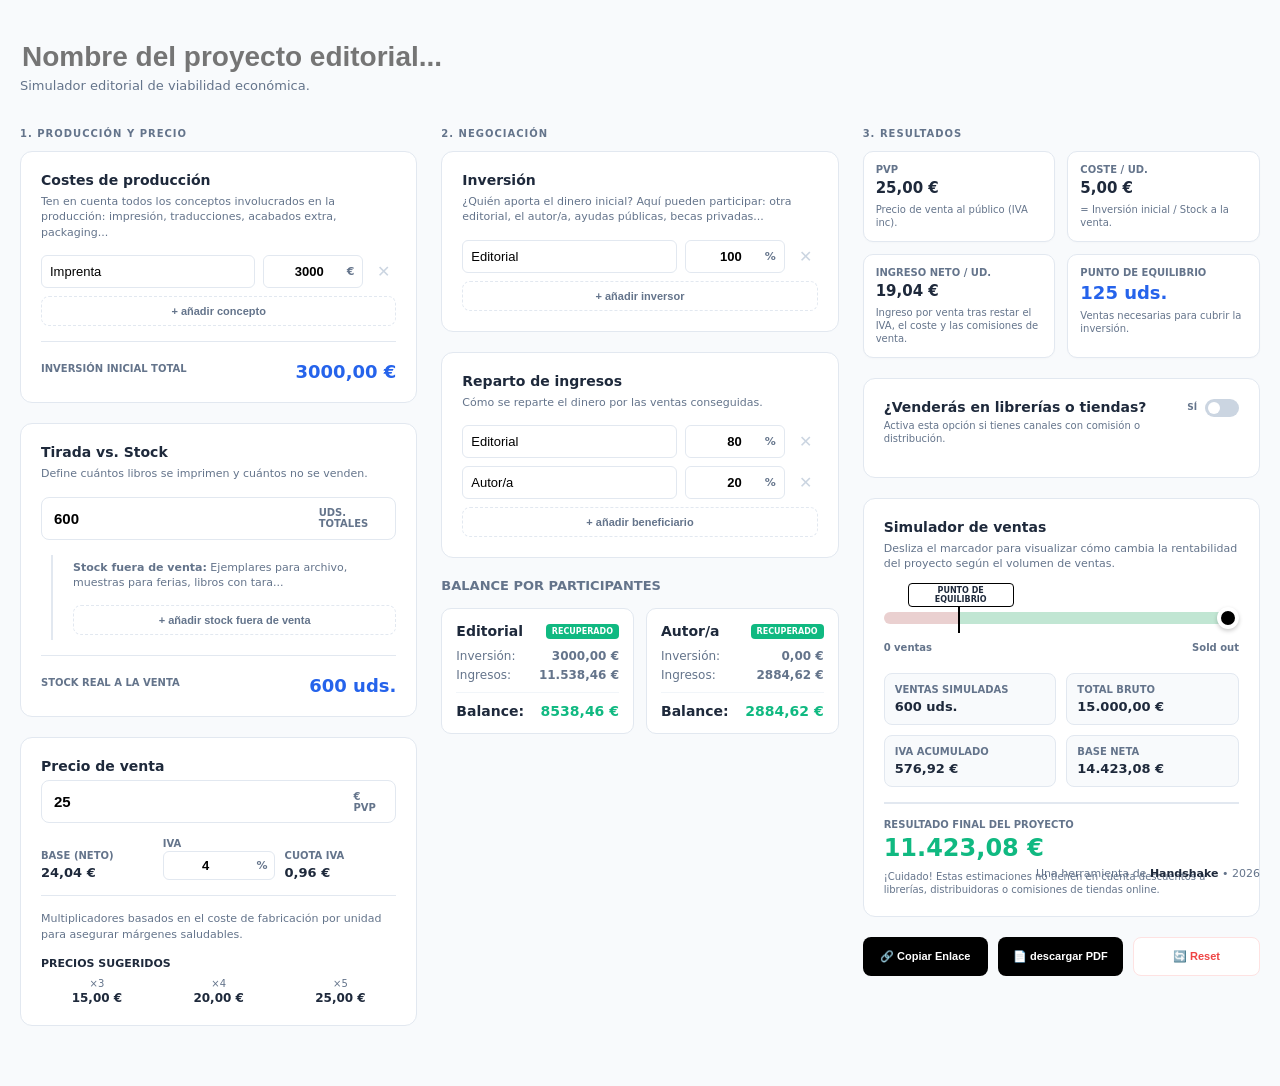
==== index.html @ 1a28274a "Update index.html" ====
<!DOCTYPE html>
<html lang="es">
<head>
    <meta charset="UTF-8">
    <title>Calculadora Editorial • Handshake</title>
    <link rel="stylesheet" href="css/style.css">
    <link rel="icon" href="icon.png">
</head>
<body>
    <div class="handshake-credit">
        Una herramienta de <a href="https://www.handshake.fun" target="_blank">Handshake</a> • 2026
    </div>

    <div class="container">
        <header class="minimal-header">
            <input id="titulo_proyecto" class="title-input" placeholder="Nombre del proyecto editorial...">
            <div class="subtitle">Simulador editorial de viabilidad económica.</div>
        </header>

        <div class="layout">
            <div class="column">
                <div class="column-title">1. Producción y Precio</div>
                
                <section class="card">
                    <h3>Costes de producción</h3>
                    <div class="helper">Ten en cuenta todos los conceptos involucrados en la producción: impresión, traducciones, acabados extra, packaging...</div>
                    <div id="costList"></div>
                    <button class="add-btn" onclick="addCost()">+ añadir concepto</button>
                    <div class="divider"></div>
                    <div class="metric-row-inline">
                        <span class="label">Inversión inicial total</span>
                        <span id="total_inversion" class="value-main val-blue">0,00 €</span>
                    </div>
                </section>

                <section class="card">
                    <h3>Tirada vs. Stock</h3>
                    <div class="helper">Define cuántos libros se imprimen y cuántos no se venden.</div>
                    <div class="input-group">
                        <input id="tirada_total" class="calc" type="number" value="600">
                        <span class="unit">uds. totales</span>
                    </div>
                    
                    <div class="stock-deduction-box">
                        <div class="helper"><b>Stock fuera de venta:</b> Ejemplares para archivo, muestras para ferias, libros con tara...</div>
                        <div id="stockList"></div>
                        <button class="add-btn" onclick="addStock()">+ añadir stock fuera de venta</button>
                    </div>

                    <div class="divider"></div>
                    <div class="metric-row-inline">
                        <span class="label">Stock real a la venta</span>
                        <span id="tirada_venta" class="value-main val-blue">600 uds.</span>
                    </div>
                </section>

                <section class="card">
                    <h3>Precio de venta</h3>
                    <div class="input-group">
                        <input id="pvp" class="calc" type="number" value="25">
                        <span class="unit">€ PVP</span>
                    </div>
                    
                    <div class="price-grid">
                        <div class="price-sub-item">
                            <span class="label">Base (Neto)</span>
                            <b id="base_calc">0,00 €</b>
                        </div>
                        <div class="price-sub-item">
                            <span class="label">IVA</span>
                            <div class="input-wrapper mini">
                                <input id="iva_pct" class="calc" type="number" value="4">
                                <span class="inline-unit">%</span>
                            </div>
                        </div>
                        <div class="price-sub-item">
                            <span class="label">Cuota IVA</span>
                            <b id="iva_calc">0,00 €</b>
                        </div>
                    </div>
                    <div class="divider"></div>
                    
                    <div class="helper">Multiplicadores basados en el coste de fabricación por unidad para asegurar márgenes saludables.</div>
                    <h4 class="mini-section-title">Precios sugeridos</h4>
                    <div class="suggestions-container">
                        <div class="suggest-item"><span>×3</span><b id="p3">0,00 €</b></div>
                        <div class="suggest-item"><span>×4</span><b id="p4">0,00 €</b></div>
                        <div class="suggest-item"><span>×5</span><b id="p5">0,00 €</b></div>
                    </div>
                </section>
            </div>

            <div class="column">
                <div class="column-title">2. Negociación</div>
                <section class="card">
                    <h3>Inversión</h3>
                    <div class="helper">¿Quién aporta el dinero inicial? Aquí pueden participar: otra editorial, el autor/a, ayudas públicas, becas privadas...</div>
                    <div id="investList"></div>
                    <button class="add-btn" onclick="addInvestor()">+ añadir inversor</button>
                    <div id="invWarning" class="warning">⚠️ La inversión debe sumar 100%</div>
                </section>

                <section class="card">
                    <h3>Reparto de ingresos</h3>
                    <div class="helper">Cómo se reparte el dinero por las ventas conseguidas.</div>
                    <div id="incomeList"></div>
                    <button class="add-btn" onclick="addIncome()">+ añadir beneficiario</button>
                    <div id="incWarning" class="warning">⚠️ El reparto debe sumar 100%</div>
                </section>

                <div class="section-plain">
                    <h3 class="small-title">Balance por Participantes</h3>
                    <div id="actorCharts"></div>
                </div>
            </div>

            <div class="column">
                <div class="column-title">3. Resultados</div>
                
                <section class="card-nested-container">
                    <div class="nested-grid">
                        <div class="nested-card">
                            <span class="label">PVP</span>
                            <span id="resumen_pvp" class="val">0,00 €</span>
                            <div class="helper-mini">Precio de venta al público (IVA inc).</div>
                        </div>
                        <div class="nested-card">
                            <span class="label">Coste / ud.</span>
                            <span id="coste_unitario" class="val">0,00 €</span>
                            <div class="helper-mini">= Inversión inicial / Stock a la venta.</div>
                        </div>
                        <div class="nested-card">
                            <span class="label">Ingreso neto / ud.</span>
                            <span id="beneficio" class="val">0,00 €</span>
                            <div class="helper-mini">Ingreso por venta tras restar el IVA, el coste y las comisiones de venta.</div>
                        </div>
                        <div class="nested-card">
                            <span class="label">Punto de equilibrio</span>
                            <span id="equilibrio" class="val-blue">0 uds.</span>
                            <div class="helper-mini">Ventas necesarias para cubrir la inversión.</div>
                        </div>
                    </div>
                </section>

                <section class="card">
                    <div style="display: flex; justify-content: space-between; align-items: start; margin-bottom: 12px;">
                        <div>
                            <h3 style="margin:0;">¿Venderás en librerías o tiendas?</h3>
                            <div class="helper-mini" style="margin-top:4px;">Activa esta opción si tienes canales con comisión o distribución.</div>
                        </div>
                        <div style="display: flex; align-items: center; gap: 8px;">
                            <span class="label" style="font-size: 9px;">SÍ</span>
                            <label class="switch">
                                <input type="checkbox" id="modoPro" onchange="togglePro()">
                                <span class="slider-switch"></span>
                            </label>
                        </div>
                    </div>

                    <div id="proContent" style="display: none; border-top: 1px solid var(--border); margin-top: 10px; padding-top: 15px;">
                        <div class="helper">Reparte tu stock en distintos canales de venta, ajusta el descuento de cada canal y consigue una proyección más realista.</div>
                        
                        <div class="distribution-bar" id="distBar"></div>
                        <div class="slider-legend" style="margin-top: 8px; margin-bottom: 20px; display: flex; justify-content: space-between;">
                            <span id="label_principal" style="color: var(--blue); font-size: 10px; font-weight: 800;">● Directa</span>
                            <span id="label_otros" style="color: var(--muted); font-size: 10px; font-weight: 800;">● Con comisión</span>
                        </div>

                        <div style="background: #f8fafc; padding: 12px; border-radius: 8px; border: 1px solid var(--border); margin-bottom: 15px;">
                            <div style="display: flex; justify-content: space-between; align-items: center;">
                                <span class="label" style="margin:0">Ventas Directas (Sin dto.)</span>
                                <span id="unidades_principal" style="font-weight: 800; color: var(--blue);">0 uds.</span>
                            </div>
                        </div>

                        <div style="display: grid; grid-template-columns: 1fr 60px 70px 25px; gap: 8px; margin-bottom: 8px; padding: 0 5px; font-size: 9px; font-weight: 800; color: var(--muted); text-transform: uppercase;">
                            <span>Canal de venta</span><span>% Dto.</span><span>Ventas (uds.)</span><span></span>
                        </div>
                        <div id="channelList"></div>
                        <button class="add-btn" onclick="addChannel()">+ añadir canal con dto.</button>
                    </div>
                </section>

                <section class="card simulator-section">
                    <h3>Simulador de ventas</h3>
                    <div class="helper">Desliza el marcador para visualizar cómo cambia la rentabilidad del proyecto según el volumen de ventas.</div>
                    
                    <div class="range-container">
                        <div class="range-track" id="range_track_bg">
                            <div id="break_fill" class="range-fill"></div>
                            <div id="eq_mark" class="range-mark"><span class="mark-label">PUNTO DE EQUILIBRIO</span></div>
                        </div>
                        <input type="range" id="ventasSlider" class="range-input" min="0" max="100" value="100">
                    </div>
                    <div class="slider-legend"><span>0 ventas</span><span>Sold out</span></div>

                    <div class="results-grid">
                        <div class="res-item blue-box">
                            <span class="label">Ventas simuladas</span>
                            <b id="ventas_sim_val">0 uds.</b>
                        </div>
                        <div class="res-item">
                            <span class="label">Total Bruto</span>
                            <b id="ingresos_total">0,00 €</b>
                        </div>
                        <div class="res-item">
                            <span class="label">IVA Acumulado</span>
                            <b id="iva_total">0,00 €</b>
                        </div>
                        <div class="res-item">
                            <span class="label">Base Neta</span>
                            <b id="ingresos_sin_iva">0,00 €</b>
                        </div>
                        <div class="res-total">
                            <span class="label">Resultado Final del Proyecto</span>
                            <span id="beneficio_sin_iva" class="val-final">0,00 €</span>
                            <div class="helper-mini" style="margin-top:8px">¡Cuidado! Estas estimaciones no tienen en cuenta descuentos a librerías, distribuidoras o comisiones de tiendas online.</div>
                        </div>
                    </div>
                </section>

                <div class="action-footer">
                    <button class="btn btn-dark" onclick="shareProject()">🔗 Copiar Enlace</button>
                    <button class="btn btn-dark" onclick="exportPDF()">📄 descargar PDF</button>
                    <button class="btn btn-reset" onclick="resetCalc()">🔄 Reset</button>
                </div>
            </div>
        </div>
    </div>
    <script src="js/app.js"></script>
    <script data-goatcounter="https://jaimesebas92.goatcounter.com/count" async src="//gc.zgo.at/count.js"></script>
</body>
</html>
---- css/style.css ----
:root {
    --bg: #f8fafc; --card: #ffffff; --text: #1e293b; --muted: #64748b;
    --border: #e2e8f0; --blue: #2563eb; --green: #10b981; --red: #ef4444;
}

body { font-family: 'Inter', system-ui, sans-serif; background: var(--bg); color: var(--text); padding: 40px 20px; margin: 0; font-variant-numeric: tabular-nums; }
.container { max-width: 1300px; margin: auto; }

.handshake-credit { position: fixed; bottom: 20px; right: 20px; font-size: 11px; color: var(--muted); }
.handshake-credit a { color: var(--text); text-decoration: none; font-weight: 700; }

.minimal-header { margin-bottom: 35px; }
.title-input { border: none; background: transparent; font-size: 28px; font-weight: 800; width: 100%; outline: none; color: var(--text); }
.subtitle { color: var(--muted); font-size: 13px; margin-top: 4px; }

.layout { display: grid; grid-template-columns: repeat(3, 1fr); gap: 24px; }
.column-title { font-size: 10px; font-weight: 800; color: var(--muted); text-transform: uppercase; letter-spacing: 1px; margin-bottom: 12px; }

.card { background: var(--card); border: 1px solid var(--border); border-radius: 12px; padding: 20px; margin-bottom: 20px; }
.card h3 { margin: 0 0 6px 0; font-size: 14px; font-weight: 700; }
.helper { font-size: 11px; color: var(--muted); margin-bottom: 15px; display: block; line-height: 1.4; }
.helper-mini { font-size: 10px; color: var(--muted); line-height: 1.3; margin-top: 6px; }
.small-title { font-size: 13px; font-weight: 700; margin-bottom: 15px; color: var(--muted); text-transform: uppercase; }
.mini-section-title { font-size: 11px; font-weight: 800; text-transform: uppercase; margin: 0 0 8px 0; color: var(--text); }

.input-group { display: flex; align-items: center; background: #fff; border: 1px solid var(--border); border-radius: 8px; padding: 0 12px; margin-bottom: 10px; }
.input-group input { border: none; padding: 12px 0; width: 100%; font-weight: 700; font-size: 15px; outline: none; }
.unit { font-size: 10px; font-weight: 800; color: var(--muted); text-transform: uppercase; }

.input-wrapper.mini { display: flex; align-items: center; border: 1px solid var(--border); border-radius: 6px; background: #fff; padding: 0 6px; }
.input-wrapper.mini input { border: none; padding: 6px; width: 100%; font-weight: 700; font-size: 13px; outline: none; text-align: center; }
.inline-unit { font-size: 11px; font-weight: 800; color: var(--muted); }

.dynamic-row { display: grid; grid-template-columns: 1fr 100px 25px; gap: 8px; margin-bottom: 8px; }
.input-wrapper-list { display: flex; align-items: center; border: 1px solid var(--border); border-radius: 6px; background: #fff; padding-right: 8px; }
.input-wrapper-list input { border: none; padding: 8px; width: 100%; font-weight: 700; font-size: 13px; outline: none; text-align: right; border-radius: 6px; }

.stock-deduction-box { border-left: 2px solid var(--border); padding: 5px 0 5px 20px; margin: 15px 0 15px 10px; }

.metric-row-inline { display: flex; justify-content: space-between; align-items: center; }
.value-main { font-size: 18px; font-weight: 800; color: var(--text); }
.label { font-size: 10px; font-weight: 800; color: var(--muted); text-transform: uppercase; display: block; margin-bottom: 2px;}

.price-grid { display: grid; grid-template-columns: repeat(3, 1fr); gap: 10px; margin-top: 15px; align-items: end; }
.price-sub-item b { font-size: 13px; font-weight: 700; display: block; margin-top: 4px; }

.suggestions-container { display: grid; grid-template-columns: repeat(3, 1fr); gap: 10px; text-align: center; }
.suggest-item { font-size: 10px; color: var(--muted); }
.suggest-item b { display: block; color: var(--text); font-size: 12px; margin-top: 2px; }

.card-nested-container { margin-bottom: 20px; }
.nested-grid { display: grid; grid-template-columns: 1fr 1fr; gap: 12px; margin-bottom: 12px; }
.nested-card { background: #fff; border: 1px solid var(--border); border-radius: 10px; padding: 12px; box-shadow: 0 1px 2px rgba(0,0,0,0.02); }
.val { font-size: 15px; font-weight: 800; display: block; margin-top: 4px; }
.val-blue { font-size: 18px; font-weight: 800; color: var(--blue); display: block; margin-top: 4px; }

#actorCharts { display: grid; grid-template-columns: 1fr 1fr; gap: 12px; }
.actor-card { background: #fff; border: 1px solid var(--border); border-radius: 10px; padding: 14px; }
.a-head { display: flex; justify-content: space-between; align-items: center; margin-bottom: 10px; font-weight: 800; font-size: 14px; }
.a-badge { font-size: 8px; padding: 3px 6px; border-radius: 4px; color: #fff; font-weight: 900; }
.a-row { display: flex; justify-content: space-between; font-size: 12px; margin-bottom: 5px; color: var(--muted); }
.a-total { border-top: 1px solid #f1f5f9; margin-top: 10px; padding-top: 10px; font-weight: 800; font-size: 14px; display: flex; justify-content: space-between; }

.simulator-section { margin-bottom: 15px; }
.slider-legend { display: flex; justify-content: space-between; font-size: 10px; font-weight: 800; color: var(--muted); margin-top: 18px; } 
.range-container { position: relative; height: 12px; border-radius: 6px; margin: 40px 0 10px 0; overflow: visible; } 
.range-track { width: 100%; height: 100%; position: relative; border-radius: 6px; } 
.range-fill { height: 100%; border-radius: 6px; transition: 0.1s; position: absolute; z-index: 1; }
.range-mark { position: absolute; width: 2px; height: 30px; background: #000; top: -9px; z-index: 5; }
.mark-label { position: absolute; top: -20px; left: -50px; width: 100px; text-align: center; font-size: 8px; font-weight: 900; background: #fff; padding: 2px; border: 1px solid #000; border-radius: 4px;}
.range-input { position: absolute; width: 100%; top: -10px; height: 32px; -webkit-appearance: none; background: transparent; cursor: pointer; z-index: 10; margin: 0; }
.range-input::-webkit-slider-thumb { -webkit-appearance: none; height: 22px; width: 22px; border-radius: 50%; background: #000; border: 4px solid #fff; box-shadow: 0 2px 4px rgba(0,0,0,0.2); }

.results-grid { display: grid; grid-template-columns: 1fr 1fr; gap: 10px; margin-top: 20px; }
.res-item { background: #f8fafc; padding: 10px; border-radius: 8px; border: 1px solid var(--border); }
.res-item b { display: block; font-size: 13px; margin-top: 4px; }
.res-total { grid-column: span 2; border-top: 2px solid var(--border); padding-top: 15px; margin-top: 5px; }
.val-final { font-size: 24px; font-weight: 900; display: block; margin-top: 4px; }

.action-footer { display: flex; gap: 10px; margin-top: 20px; }
.btn { flex: 1; padding: 12px; border-radius: 8px; font-weight: 800; font-size: 11px; cursor: pointer; border: none; }
.btn-dark { background: #000; color: #fff; }
.btn-reset { background: #fff; border: 1px solid #fee2e2; color: var(--red); }

.divider { border-top: 1px solid var(--border); margin: 15px 0; }
.warning { color: #9a3412; background: #fff7ed; padding: 8px; border-radius: 6px; font-size: 10px; font-weight: 800; margin-top: 10px; border: 1px solid #ffedd5; display: none; }
.add-btn { width: 100%; background: none; border: 1px dashed var(--border); padding: 8px; border-radius: 8px; color: var(--muted); cursor: pointer; font-size: 11px; font-weight: 700; }

.switch { position: relative; display: inline-block; width: 34px; height: 18px; }
.switch input { opacity: 0; width: 0; height: 0; }
.slider-switch { position: absolute; cursor: pointer; top: 0; left: 0; right: 0; bottom: 0; background-color: #cbd5e1; transition: .4s; border-radius: 34px; }
.slider-switch:before { position: absolute; content: ""; height: 12px; width: 12px; left: 3px; bottom: 3px; background-color: white; transition: .4s; border-radius: 50%; }
input:checked + .slider-switch { background-color: var(--blue); }
input:checked + .slider-switch:before { transform: translateX(16px); }

.distribution-bar { display: flex; height: 12px; background: #e2e8f0; border-radius: 4px; overflow: hidden; margin-top: 10px; }
.bar-segment { height: 100%; transition: width 0.3s ease; border-right: 1px solid rgba(255,255,255,0.2); cursor: help; } /* Cursor añadido */

.channel-row { display: grid; grid-template-columns: 1fr 60px 70px 25px; gap: 8px; align-items: center; margin-bottom: 6px; }
.channel-row input { width: 100%; padding: 8px 6px; border: 1px solid var(--border); border-radius: 6px; font-weight: 700; font-size: 12px; text-align: right; outline: none; box-sizing: border-box; }
.chan-name { text-align: right !important; }

/* INICIO DEL AÑADIDO: CSS PARA IMPRESIÓN PDF */
@media print {
    body { padding: 0; background: #fff; color: #000; }
    .container { max-width: 100%; margin: 0; }
    .handshake-credit, .action-footer, .add-btn, .helper, .helper-mini, .switch, .slider-switch, .dynamic-row button { display: none !important; }
    .layout { display: grid; grid-template-columns: repeat(3, 1fr); gap: 15px; }
    .card { padding: 12px; margin-bottom: 12px; box-shadow: none; border: 1px solid #e2e8f0; break-inside: avoid; }
    .minimal-header { margin-bottom: 20px; }
    input { border: none !important; padding: 0 !important; background: transparent !important; color: #000 !important; }
    .input-group, .input-wrapper, .text-input { border: none !important; padding: 0 !important; }
    * { -webkit-print-color-adjust: exact !important; print-color-adjust: exact !important; }
    .range-input::-webkit-slider-thumb { display: none !important; }
    .range-container { margin: 25px 0 10px 0; }
    #pdf-qr-section { grid-column: span 3; text-align: center; margin-top: 20px; padding-top: 20px; border-top: 1px solid #e2e8f0; break-inside: avoid; }
}
/* FIN DEL AÑADIDO */
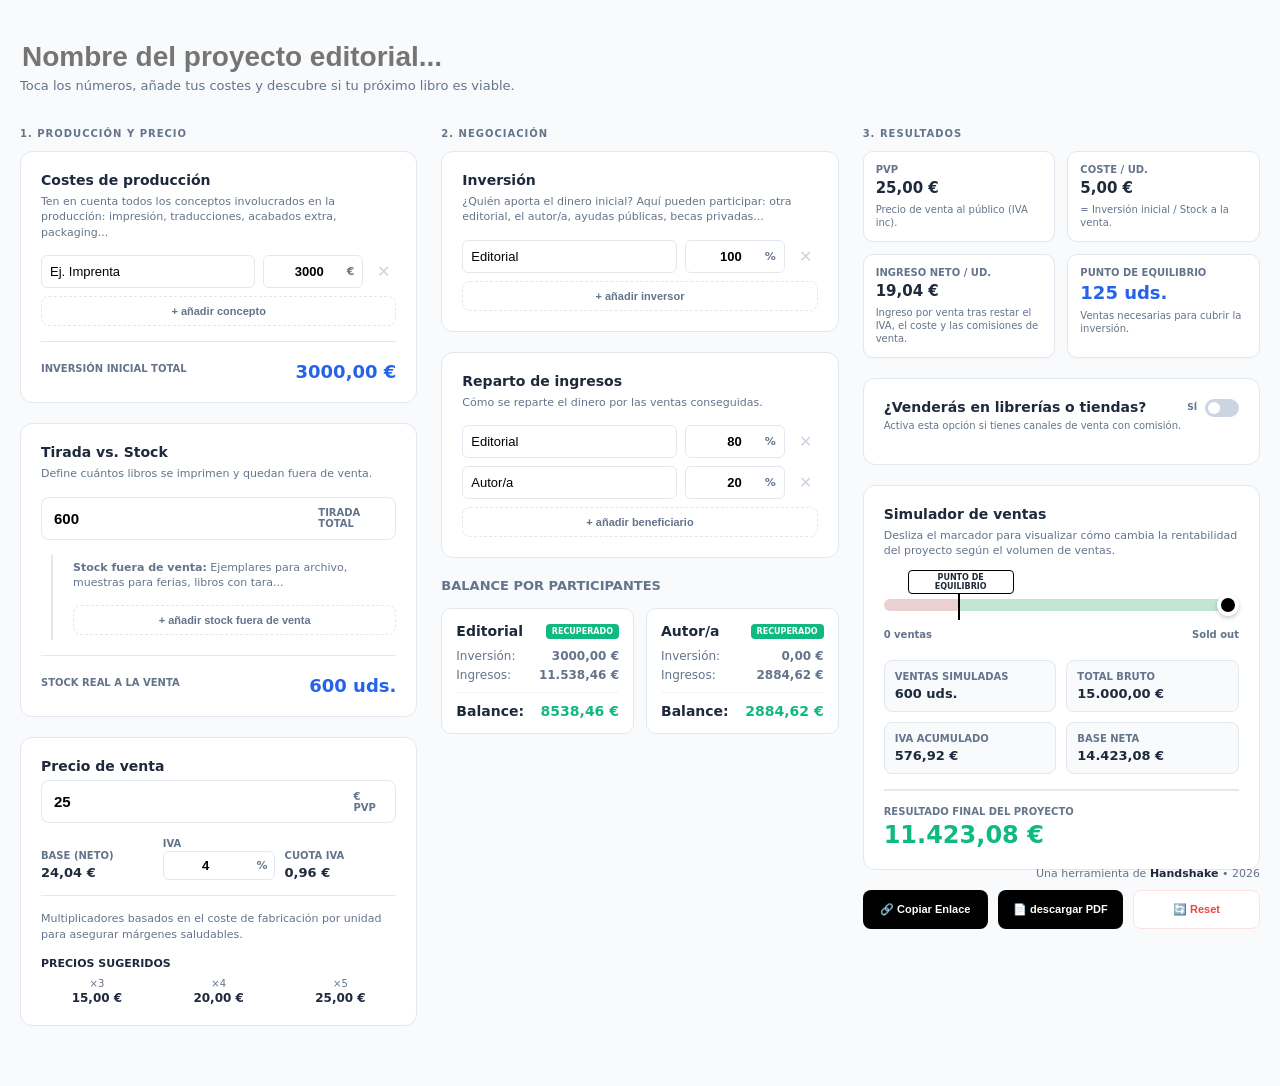
==== commit 90665091: "v3.4" ====
--- a/index.html
+++ b/index.html
@@ -14,7 +14,7 @@
     <div class="container">
         <header class="minimal-header">
             <input id="titulo_proyecto" class="title-input" placeholder="Nombre del proyecto editorial...">
-            <div class="subtitle">Simulador editorial de viabilidad económica.</div>
+            <div class="subtitle">Toca los números, añade tus costes y descubre si tu próximo libro es viable.</div>
         </header>
 
         <div class="layout">
@@ -35,10 +35,10 @@
 
                 <section class="card">
                     <h3>Tirada vs. Stock</h3>
-                    <div class="helper">Define cuántos libros se imprimen y cuántos no se venden.</div>
+                    <div class="helper">Define cuántos libros se imprimen y quedan fuera de venta.</div>
                     <div class="input-group">
                         <input id="tirada_total" class="calc" type="number" value="600">
-                        <span class="unit">uds. totales</span>
+                        <span class="unit">Tirada total </span>
                     </div>
                     
                     <div class="stock-deduction-box">
@@ -146,7 +146,7 @@
                     <div style="display: flex; justify-content: space-between; align-items: start; margin-bottom: 12px;">
                         <div>
                             <h3 style="margin:0;">¿Venderás en librerías o tiendas?</h3>
-                            <div class="helper-mini" style="margin-top:4px;">Activa esta opción si tienes canales con comisión o distribución.</div>
+                            <div class="helper-mini" style="margin-top:4px;">Activa esta opción si tienes canales de venta con comisión.</div>
                         </div>
                         <div style="display: flex; align-items: center; gap: 8px;">
                             <span class="label" style="font-size: 9px;">SÍ</span>
@@ -214,7 +214,6 @@
                         <div class="res-total">
                             <span class="label">Resultado Final del Proyecto</span>
                             <span id="beneficio_sin_iva" class="val-final">0,00 €</span>
-                            <div class="helper-mini" style="margin-top:8px">¡Cuidado! Estas estimaciones no tienen en cuenta descuentos a librerías, distribuidoras o comisiones de tiendas online.</div>
                         </div>
                     </div>
                 </section>
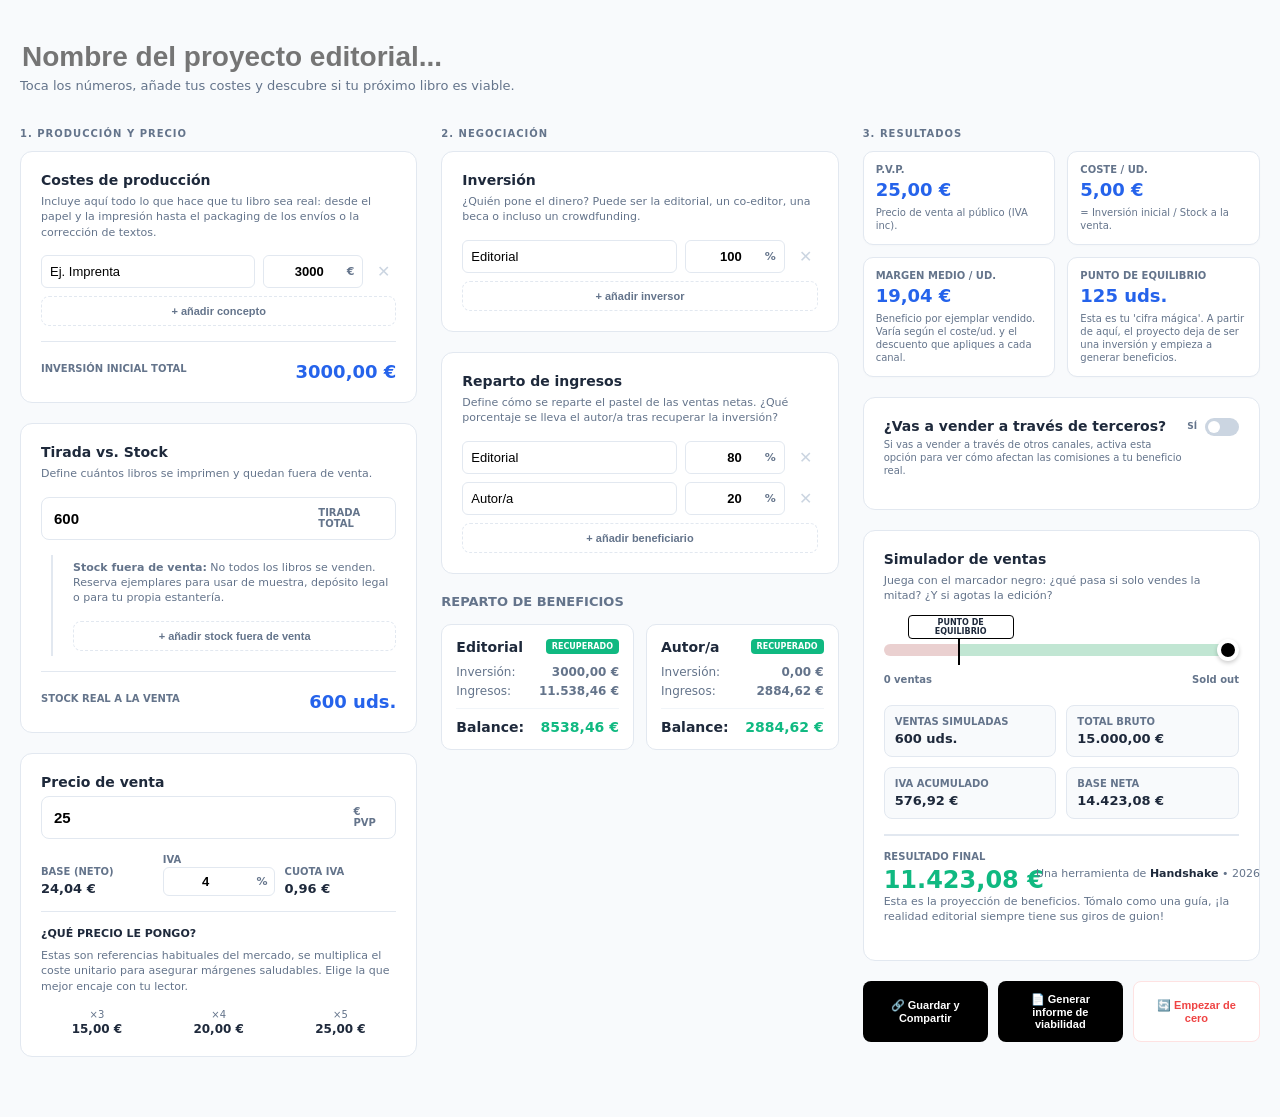
==== commit db8a92e8: "Update index.html" ====
--- a/index.html
+++ b/index.html
@@ -23,7 +23,7 @@
                 
                 <section class="card">
                     <h3>Costes de producción</h3>
-                    <div class="helper">Ten en cuenta todos los conceptos involucrados en la producción: impresión, traducciones, acabados extra, packaging...</div>
+                    <div class="helper">Incluye aquí todo lo que hace que tu libro sea real: desde el papel y la impresión hasta el packaging de los envíos o la corrección de textos.</div>
                     <div id="costList"></div>
                     <button class="add-btn" onclick="addCost()">+ añadir concepto</button>
                     <div class="divider"></div>
@@ -42,7 +42,7 @@
                     </div>
                     
                     <div class="stock-deduction-box">
-                        <div class="helper"><b>Stock fuera de venta:</b> Ejemplares para archivo, muestras para ferias, libros con tara...</div>
+                        <div class="helper"><b>Stock fuera de venta:</b> No todos los libros se venden. Reserva ejemplares para usar de muestra, depósito legal o para tu propia estantería.</div>
                         <div id="stockList"></div>
                         <button class="add-btn" onclick="addStock()">+ añadir stock fuera de venta</button>
                     </div>
@@ -80,8 +80,8 @@
                     </div>
                     <div class="divider"></div>
                     
-                    <div class="helper">Multiplicadores basados en el coste de fabricación por unidad para asegurar márgenes saludables.</div>
-                    <h4 class="mini-section-title">Precios sugeridos</h4>
+                    <h4 class="mini-section-title">¿Qué precio le pongo?</h4>
+                    <div class="helper">Estas son referencias habituales del mercado, se multiplica el coste unitario para asegurar márgenes saludables. Elige la que mejor encaje con tu lector.</div>
                     <div class="suggestions-container">
                         <div class="suggest-item"><span>×3</span><b id="p3">0,00 €</b></div>
                         <div class="suggest-item"><span>×4</span><b id="p4">0,00 €</b></div>
@@ -94,7 +94,7 @@
                 <div class="column-title">2. Negociación</div>
                 <section class="card">
                     <h3>Inversión</h3>
-                    <div class="helper">¿Quién aporta el dinero inicial? Aquí pueden participar: otra editorial, el autor/a, ayudas públicas, becas privadas...</div>
+                    <div class="helper">¿Quién pone el dinero? Puede ser la editorial, un co-editor, una beca o incluso un crowdfunding.</div>
                     <div id="investList"></div>
                     <button class="add-btn" onclick="addInvestor()">+ añadir inversor</button>
                     <div id="invWarning" class="warning">⚠️ La inversión debe sumar 100%</div>
@@ -102,14 +102,14 @@
 
                 <section class="card">
                     <h3>Reparto de ingresos</h3>
-                    <div class="helper">Cómo se reparte el dinero por las ventas conseguidas.</div>
+                    <div class="helper">Define cómo se reparte el pastel de las ventas netas. ¿Qué porcentaje se lleva el autor/a tras recuperar la inversión?</div>
                     <div id="incomeList"></div>
                     <button class="add-btn" onclick="addIncome()">+ añadir beneficiario</button>
                     <div id="incWarning" class="warning">⚠️ El reparto debe sumar 100%</div>
                 </section>
 
                 <div class="section-plain">
-                    <h3 class="small-title">Balance por Participantes</h3>
+                    <h3 class="small-title">Reparto de beneficios</h3>
                     <div id="actorCharts"></div>
                 </div>
             </div>
@@ -120,24 +120,24 @@
                 <section class="card-nested-container">
                     <div class="nested-grid">
                         <div class="nested-card">
-                            <span class="label">PVP</span>
-                            <span id="resumen_pvp" class="val">0,00 €</span>
+                            <span class="label">P.V.P.</span>
+                            <span id="resumen_pvp" class="val-blue">0,00 €</span>
                             <div class="helper-mini">Precio de venta al público (IVA inc).</div>
                         </div>
                         <div class="nested-card">
                             <span class="label">Coste / ud.</span>
-                            <span id="coste_unitario" class="val">0,00 €</span>
+                            <span id="coste_unitario" class="val-blue">0,00 €</span>
                             <div class="helper-mini">= Inversión inicial / Stock a la venta.</div>
                         </div>
                         <div class="nested-card">
-                            <span class="label">Ingreso neto / ud.</span>
-                            <span id="beneficio" class="val">0,00 €</span>
-                            <div class="helper-mini">Ingreso por venta tras restar el IVA, el coste y las comisiones de venta.</div>
+                            <span class="label">Margen medio / ud.</span>
+                            <span id="beneficio" class="val-blue">0,00 €</span>
+                            <div class="helper-mini">Beneficio por ejemplar vendido. Varía según el coste/ud. y el descuento que apliques a cada canal.</div>
                         </div>
                         <div class="nested-card">
                             <span class="label">Punto de equilibrio</span>
                             <span id="equilibrio" class="val-blue">0 uds.</span>
-                            <div class="helper-mini">Ventas necesarias para cubrir la inversión.</div>
+                            <div class="helper-mini">Esta es tu 'cifra mágica'. A partir de aquí, el proyecto deja de ser una inversión y empieza a generar beneficios.</div>
                         </div>
                     </div>
                 </section>
@@ -145,8 +145,8 @@
                 <section class="card">
                     <div style="display: flex; justify-content: space-between; align-items: start; margin-bottom: 12px;">
                         <div>
-                            <h3 style="margin:0;">¿Venderás en librerías o tiendas?</h3>
-                            <div class="helper-mini" style="margin-top:4px;">Activa esta opción si tienes canales de venta con comisión.</div>
+                            <h3 style="margin:0;">¿Vas a vender a través de terceros?</h3>
+                            <div class="helper-mini" style="margin-top:4px;">Si vas a vender a través de otros canales, activa esta opción para ver cómo afectan las comisiones a tu beneficio real.</div>
                         </div>
                         <div style="display: flex; align-items: center; gap: 8px;">
                             <span class="label" style="font-size: 9px;">SÍ</span>
@@ -183,7 +183,7 @@
 
                 <section class="card simulator-section">
                     <h3>Simulador de ventas</h3>
-                    <div class="helper">Desliza el marcador para visualizar cómo cambia la rentabilidad del proyecto según el volumen de ventas.</div>
+                    <div class="helper">Juega con el marcador negro: ¿qué pasa si solo vendes la mitad? ¿Y si agotas la edición?</div>
                     
                     <div class="range-container">
                         <div class="range-track" id="range_track_bg">
@@ -212,16 +212,18 @@
                             <b id="ingresos_sin_iva">0,00 €</b>
                         </div>
                         <div class="res-total">
-                            <span class="label">Resultado Final del Proyecto</span>
+                            <span class="label">Resultado Final</span>
                             <span id="beneficio_sin_iva" class="val-final">0,00 €</span>
+                              <div class="helper">Esta es la proyección de beneficios. Tómalo como una guía, ¡la realidad editorial siempre tiene sus giros de guion!</div>
+
                         </div>
                     </div>
                 </section>
 
                 <div class="action-footer">
-                    <button class="btn btn-dark" onclick="shareProject()">🔗 Copiar Enlace</button>
-                    <button class="btn btn-dark" onclick="exportPDF()">📄 descargar PDF</button>
-                    <button class="btn btn-reset" onclick="resetCalc()">🔄 Reset</button>
+                    <button class="btn btn-dark" onclick="shareProject()">🔗 Guardar y Compartir</button>
+                    <button class="btn btn-dark" onclick="exportPDF()">📄 Generar informe de viabilidad</button>
+                    <button class="btn btn-reset" onclick="resetCalc()">🔄 Empezar de cero</button>
                 </div>
             </div>
         </div>
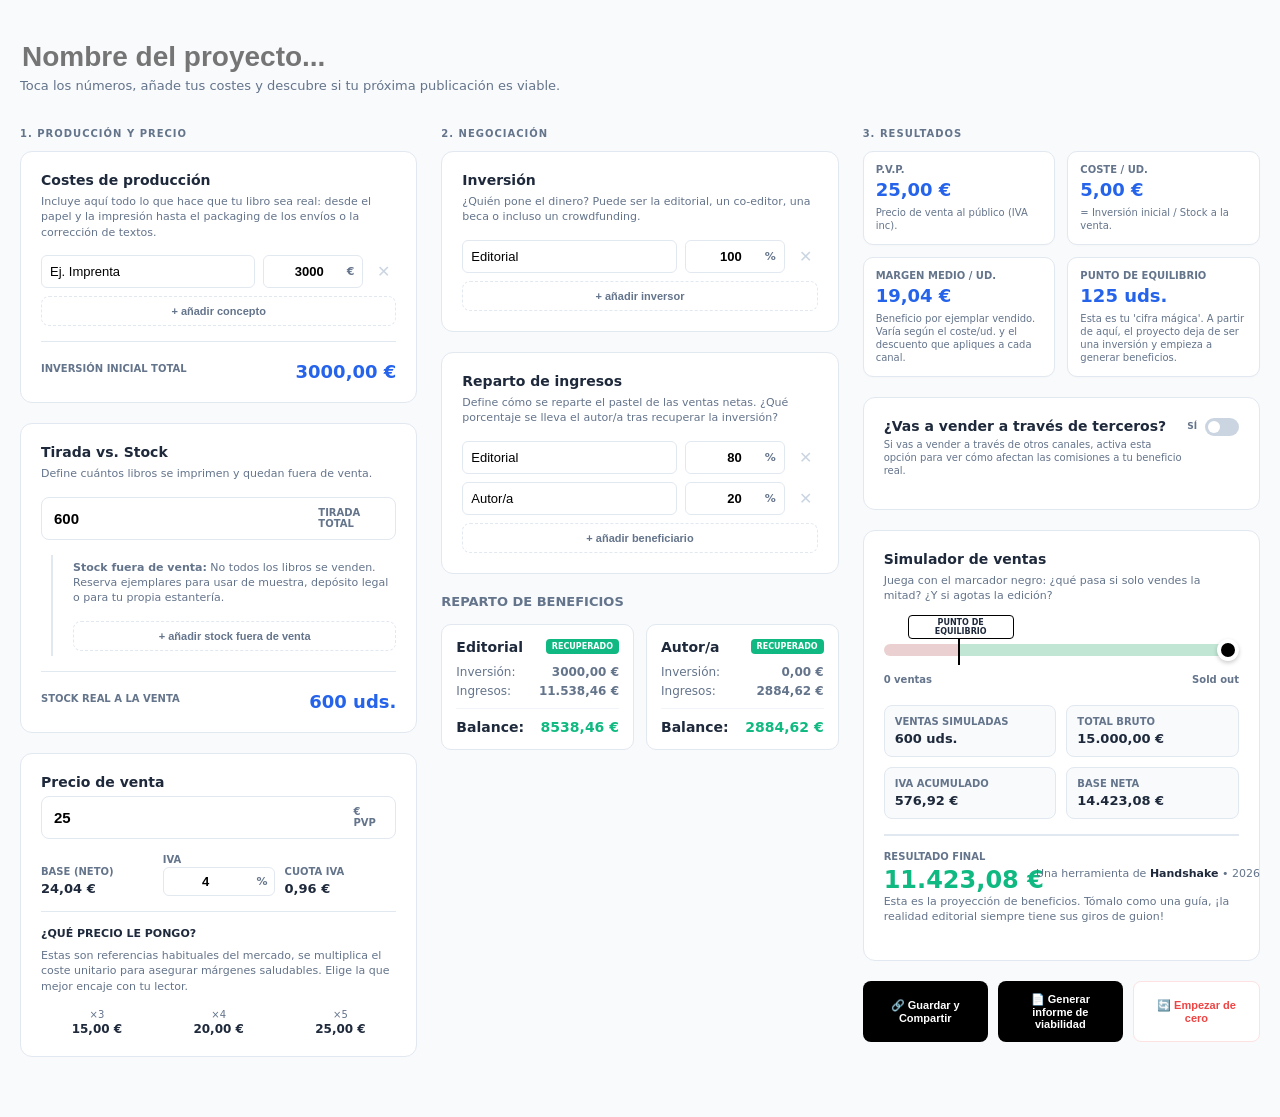
==== commit a2073798: "Update index.html" ====
--- a/index.html
+++ b/index.html
@@ -13,8 +13,8 @@
 
     <div class="container">
         <header class="minimal-header">
-            <input id="titulo_proyecto" class="title-input" placeholder="Nombre del proyecto editorial...">
-            <div class="subtitle">Toca los números, añade tus costes y descubre si tu próximo libro es viable.</div>
+            <input id="titulo_proyecto" class="title-input" placeholder="Nombre del proyecto...">
+            <div class="subtitle">Toca los números, añade tus costes y descubre si tu próxima publicación es viable.</div>
         </header>
 
         <div class="layout">
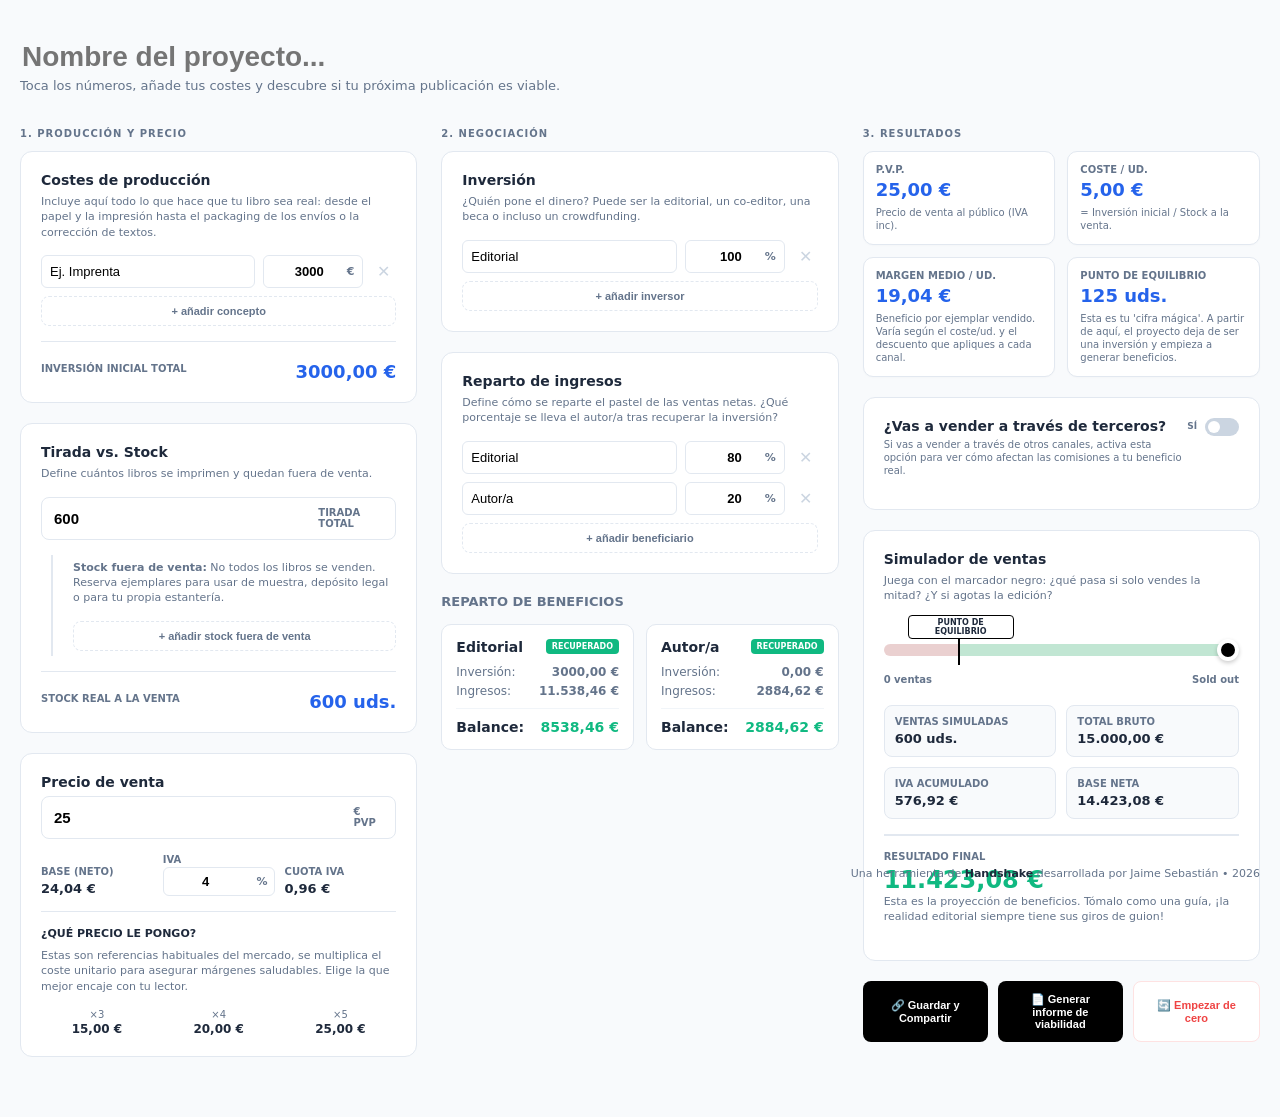
==== commit d42805f2: "Update credit text for Handshake tool" ====
--- a/index.html
+++ b/index.html
@@ -8,7 +8,7 @@
 </head>
 <body>
     <div class="handshake-credit">
-        Una herramienta de <a href="https://www.handshake.fun" target="_blank">Handshake</a> • 2026
+        Una herramienta de <a href="https://www.handshake.fun" target="_blank">Handshake</a> desarrollada por Jaime Sebastián • 2026
     </div>
 
     <div class="container">
@@ -168,7 +168,7 @@
 
                         <div style="background: #f8fafc; padding: 12px; border-radius: 8px; border: 1px solid var(--border); margin-bottom: 15px;">
                             <div style="display: flex; justify-content: space-between; align-items: center;">
-                                <span class="label" style="margin:0">Ventas Directas (Sin dto.)</span>
+                                <span class="label" style="margin:0">Ventas Directas (Sin descuento)</span>
                                 <span id="unidades_principal" style="font-weight: 800; color: var(--blue);">0 uds.</span>
                             </div>
                         </div>
@@ -231,4 +231,4 @@
     <script src="js/app.js"></script>
     <script data-goatcounter="https://jaimesebas92.goatcounter.com/count" async src="//gc.zgo.at/count.js"></script>
 </body>
-</html>+</html>
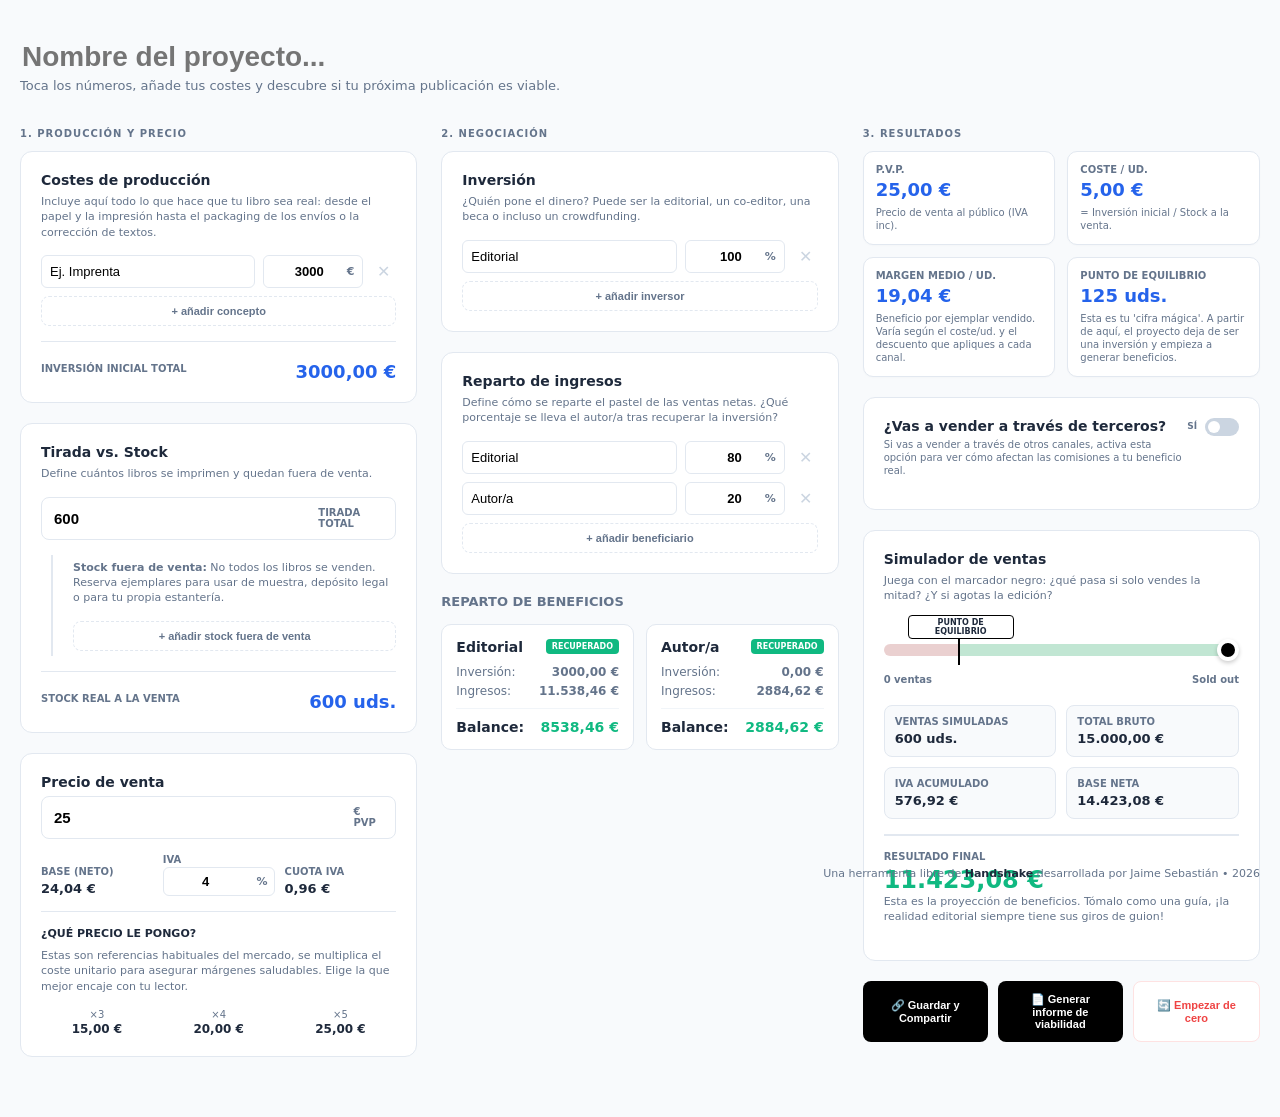
==== commit e6617c29: "Update text to emphasize tool is free" ====
--- a/index.html
+++ b/index.html
@@ -8,7 +8,7 @@
 </head>
 <body>
     <div class="handshake-credit">
-        Una herramienta de <a href="https://www.handshake.fun" target="_blank">Handshake</a> desarrollada por Jaime Sebastián • 2026
+        Una herramienta libre de <a href="https://www.handshake.fun" target="_blank">Handshake</a> desarrollada por Jaime Sebastián • 2026
     </div>
 
     <div class="container">
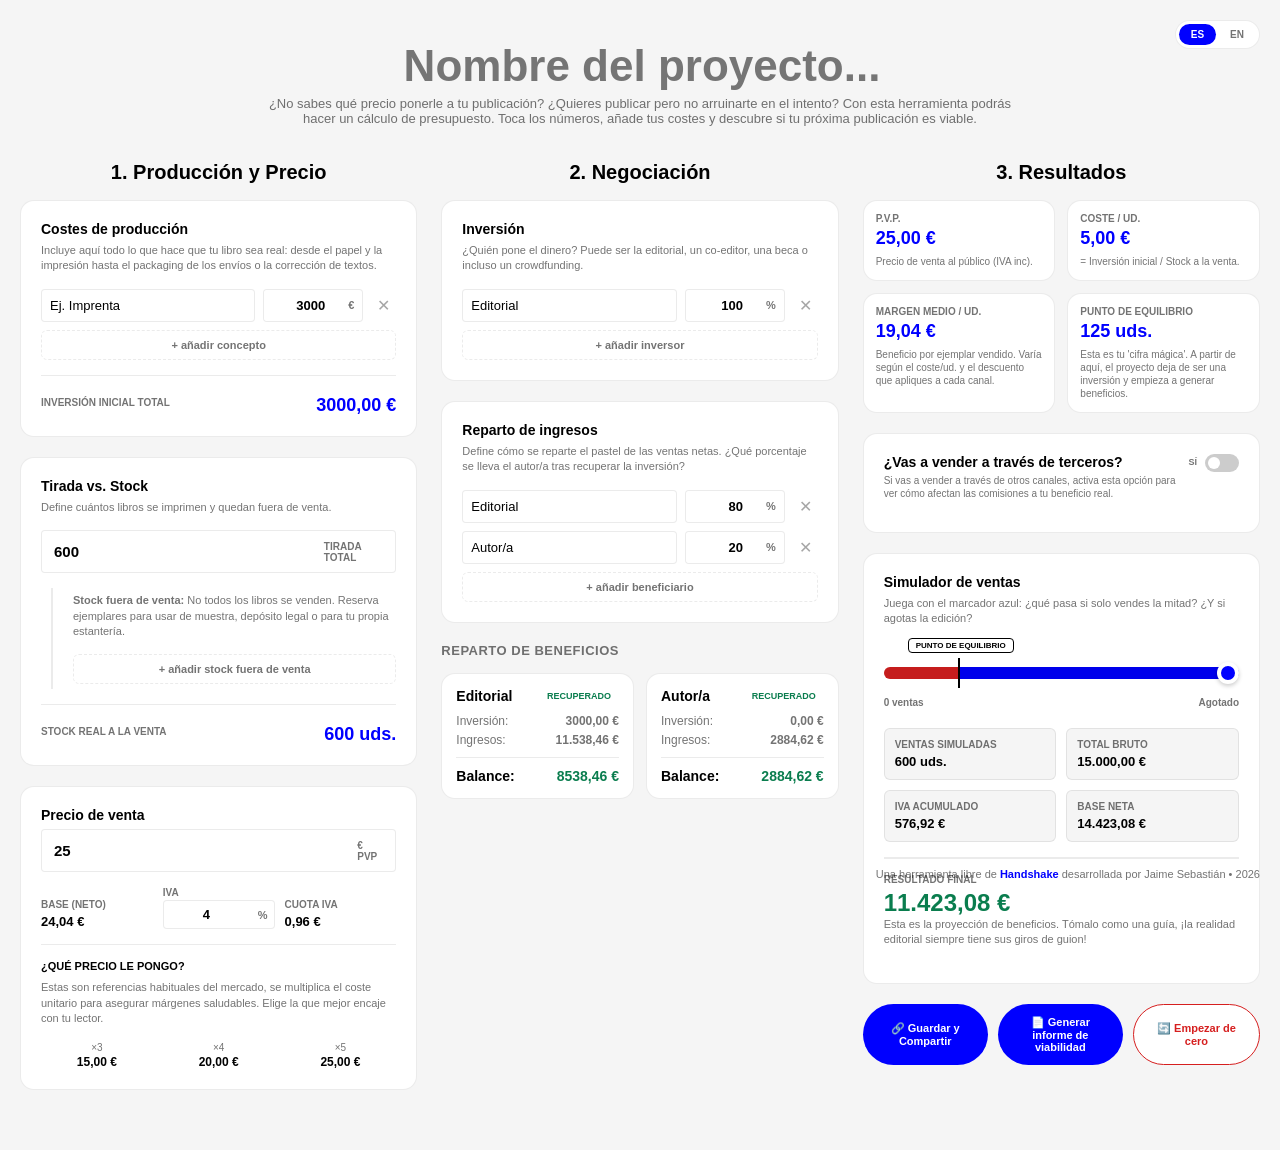
==== commit 02256610: "sss" ====
--- a/index.html
+++ b/index.html
@@ -7,81 +7,86 @@
     <link rel="icon" href="icon.png">
 </head>
 <body>
-    <div class="handshake-credit">
+    <div class="lang-toggle" id="langToggle">
+        <button type="button" class="lang-btn active" data-lang="es">ES</button>
+        <button type="button" class="lang-btn" data-lang="en">EN</button>
+    </div>
+
+    <div class="handshake-credit" data-i18n-html="credit">
         Una herramienta libre de <a href="https://www.handshake.fun" target="_blank">Handshake</a> desarrollada por Jaime Sebastián • 2026
     </div>
 
     <div class="container">
         <header class="minimal-header">
-            <input id="titulo_proyecto" class="title-input" placeholder="Nombre del proyecto...">
-            <div class="subtitle">Toca los números, añade tus costes y descubre si tu próxima publicación es viable.</div>
+            <input id="titulo_proyecto" class="title-input" placeholder="Nombre del proyecto..." data-i18n-placeholder="titlePlaceholder">
+            <div class="subtitle" data-i18n="subtitle">¿No sabes qué precio ponerle a tu publicación? ¿Quieres publicar pero no arruinarte en el intento? Con esta herramienta podrás hacer un cálculo de presupuesto. Toca los números, añade tus costes y descubre si tu próxima publicación es viable.</div>
         </header>
 
         <div class="layout">
             <div class="column">
-                <div class="column-title">1. Producción y Precio</div>
-                
-                <section class="card">
-                    <h3>Costes de producción</h3>
-                    <div class="helper">Incluye aquí todo lo que hace que tu libro sea real: desde el papel y la impresión hasta el packaging de los envíos o la corrección de textos.</div>
+                <div class="column-title" data-i18n="col1">1. Producción y Precio</div>
+
+                <section class="card">
+                    <h3 data-i18n="costsTitle">Costes de producción</h3>
+                    <div class="helper" data-i18n="costsHelper">Incluye aquí todo lo que hace que tu libro sea real: desde el papel y la impresión hasta el packaging de los envíos o la corrección de textos.</div>
                     <div id="costList"></div>
-                    <button class="add-btn" onclick="addCost()">+ añadir concepto</button>
+                    <button class="add-btn" onclick="addCost()" data-i18n="addConcept">+ añadir concepto</button>
                     <div class="divider"></div>
                     <div class="metric-row-inline">
-                        <span class="label">Inversión inicial total</span>
+                        <span class="label" data-i18n="totalInvestment">Inversión inicial total</span>
                         <span id="total_inversion" class="value-main val-blue">0,00 €</span>
                     </div>
                 </section>
 
                 <section class="card">
-                    <h3>Tirada vs. Stock</h3>
-                    <div class="helper">Define cuántos libros se imprimen y quedan fuera de venta.</div>
+                    <h3 data-i18n="stockTitle">Tirada vs. Stock</h3>
+                    <div class="helper" data-i18n="stockHelper">Define cuántos libros se imprimen y quedan fuera de venta.</div>
                     <div class="input-group">
                         <input id="tirada_total" class="calc" type="number" value="600">
-                        <span class="unit">Tirada total </span>
-                    </div>
-                    
+                        <span class="unit" data-i18n="printRunUnit">Tirada total </span>
+                    </div>
+
                     <div class="stock-deduction-box">
-                        <div class="helper"><b>Stock fuera de venta:</b> No todos los libros se venden. Reserva ejemplares para usar de muestra, depósito legal o para tu propia estantería.</div>
+                        <div class="helper" data-i18n-html="stockBoxHelper"><b>Stock fuera de venta:</b> No todos los libros se venden. Reserva ejemplares para usar de muestra, depósito legal o para tu propia estantería.</div>
                         <div id="stockList"></div>
-                        <button class="add-btn" onclick="addStock()">+ añadir stock fuera de venta</button>
+                        <button class="add-btn" onclick="addStock()" data-i18n="addStock">+ añadir stock fuera de venta</button>
                     </div>
 
                     <div class="divider"></div>
                     <div class="metric-row-inline">
-                        <span class="label">Stock real a la venta</span>
+                        <span class="label" data-i18n="actualStock">Stock real a la venta</span>
                         <span id="tirada_venta" class="value-main val-blue">600 uds.</span>
                     </div>
                 </section>
 
                 <section class="card">
-                    <h3>Precio de venta</h3>
+                    <h3 data-i18n="priceTitle">Precio de venta</h3>
                     <div class="input-group">
                         <input id="pvp" class="calc" type="number" value="25">
-                        <span class="unit">€ PVP</span>
-                    </div>
-                    
+                        <span class="unit" data-i18n="pvpUnit">€ PVP</span>
+                    </div>
+
                     <div class="price-grid">
                         <div class="price-sub-item">
-                            <span class="label">Base (Neto)</span>
+                            <span class="label" data-i18n="baseLabel">Base (Neto)</span>
                             <b id="base_calc">0,00 €</b>
                         </div>
                         <div class="price-sub-item">
-                            <span class="label">IVA</span>
+                            <span class="label" data-i18n="ivaLabel">IVA</span>
                             <div class="input-wrapper mini">
                                 <input id="iva_pct" class="calc" type="number" value="4">
                                 <span class="inline-unit">%</span>
                             </div>
                         </div>
                         <div class="price-sub-item">
-                            <span class="label">Cuota IVA</span>
+                            <span class="label" data-i18n="ivaAmountLabel">Cuota IVA</span>
                             <b id="iva_calc">0,00 €</b>
                         </div>
                     </div>
                     <div class="divider"></div>
-                    
-                    <h4 class="mini-section-title">¿Qué precio le pongo?</h4>
-                    <div class="helper">Estas son referencias habituales del mercado, se multiplica el coste unitario para asegurar márgenes saludables. Elige la que mejor encaje con tu lector.</div>
+
+                    <h4 class="mini-section-title" data-i18n="priceQuestion">¿Qué precio le pongo?</h4>
+                    <div class="helper" data-i18n="priceHelper">Estas son referencias habituales del mercado, se multiplica el coste unitario para asegurar márgenes saludables. Elige la que mejor encaje con tu lector.</div>
                     <div class="suggestions-container">
                         <div class="suggest-item"><span>×3</span><b id="p3">0,00 €</b></div>
                         <div class="suggest-item"><span>×4</span><b id="p4">0,00 €</b></div>
@@ -91,53 +96,53 @@
             </div>
 
             <div class="column">
-                <div class="column-title">2. Negociación</div>
-                <section class="card">
-                    <h3>Inversión</h3>
-                    <div class="helper">¿Quién pone el dinero? Puede ser la editorial, un co-editor, una beca o incluso un crowdfunding.</div>
+                <div class="column-title" data-i18n="col2">2. Negociación</div>
+                <section class="card">
+                    <h3 data-i18n="investTitle">Inversión</h3>
+                    <div class="helper" data-i18n="investHelper">¿Quién pone el dinero? Puede ser la editorial, un co-editor, una beca o incluso un crowdfunding.</div>
                     <div id="investList"></div>
-                    <button class="add-btn" onclick="addInvestor()">+ añadir inversor</button>
-                    <div id="invWarning" class="warning">⚠️ La inversión debe sumar 100%</div>
-                </section>
-
-                <section class="card">
-                    <h3>Reparto de ingresos</h3>
-                    <div class="helper">Define cómo se reparte el pastel de las ventas netas. ¿Qué porcentaje se lleva el autor/a tras recuperar la inversión?</div>
+                    <button class="add-btn" onclick="addInvestor()" data-i18n="addInvestor">+ añadir inversor</button>
+                    <div id="invWarning" class="warning" data-i18n="investWarning">⚠️ La inversión debe sumar 100%</div>
+                </section>
+
+                <section class="card">
+                    <h3 data-i18n="incomeTitle">Reparto de ingresos</h3>
+                    <div class="helper" data-i18n="incomeHelper">Define cómo se reparte el pastel de las ventas netas. ¿Qué porcentaje se lleva el autor/a tras recuperar la inversión?</div>
                     <div id="incomeList"></div>
-                    <button class="add-btn" onclick="addIncome()">+ añadir beneficiario</button>
-                    <div id="incWarning" class="warning">⚠️ El reparto debe sumar 100%</div>
+                    <button class="add-btn" onclick="addIncome()" data-i18n="addBeneficiary">+ añadir beneficiario</button>
+                    <div id="incWarning" class="warning" data-i18n="incomeWarning">⚠️ El reparto debe sumar 100%</div>
                 </section>
 
                 <div class="section-plain">
-                    <h3 class="small-title">Reparto de beneficios</h3>
+                    <h3 class="small-title" data-i18n="profitSplitTitle">Reparto de beneficios</h3>
                     <div id="actorCharts"></div>
                 </div>
             </div>
 
             <div class="column">
-                <div class="column-title">3. Resultados</div>
-                
+                <div class="column-title" data-i18n="col3">3. Resultados</div>
+
                 <section class="card-nested-container">
                     <div class="nested-grid">
                         <div class="nested-card">
-                            <span class="label">P.V.P.</span>
+                            <span class="label" data-i18n="pvpLabel">P.V.P.</span>
                             <span id="resumen_pvp" class="val-blue">0,00 €</span>
-                            <div class="helper-mini">Precio de venta al público (IVA inc).</div>
-                        </div>
-                        <div class="nested-card">
-                            <span class="label">Coste / ud.</span>
+                            <div class="helper-mini" data-i18n="pvpHelperMini">Precio de venta al público (IVA inc).</div>
+                        </div>
+                        <div class="nested-card">
+                            <span class="label" data-i18n="costPerUnitLabel">Coste / ud.</span>
                             <span id="coste_unitario" class="val-blue">0,00 €</span>
-                            <div class="helper-mini">= Inversión inicial / Stock a la venta.</div>
-                        </div>
-                        <div class="nested-card">
-                            <span class="label">Margen medio / ud.</span>
+                            <div class="helper-mini" data-i18n="costPerUnitHelperMini">= Inversión inicial / Stock a la venta.</div>
+                        </div>
+                        <div class="nested-card">
+                            <span class="label" data-i18n="marginLabel">Margen medio / ud.</span>
                             <span id="beneficio" class="val-blue">0,00 €</span>
-                            <div class="helper-mini">Beneficio por ejemplar vendido. Varía según el coste/ud. y el descuento que apliques a cada canal.</div>
-                        </div>
-                        <div class="nested-card">
-                            <span class="label">Punto de equilibrio</span>
+                            <div class="helper-mini" data-i18n="marginHelperMini">Beneficio por ejemplar vendido. Varía según el coste/ud. y el descuento que apliques a cada canal.</div>
+                        </div>
+                        <div class="nested-card">
+                            <span class="label" data-i18n="breakEvenLabel">Punto de equilibrio</span>
                             <span id="equilibrio" class="val-blue">0 uds.</span>
-                            <div class="helper-mini">Esta es tu 'cifra mágica'. A partir de aquí, el proyecto deja de ser una inversión y empieza a generar beneficios.</div>
+                            <div class="helper-mini" data-i18n="breakEvenHelperMini">Esta es tu 'cifra mágica'. A partir de aquí, el proyecto deja de ser una inversión y empieza a generar beneficios.</div>
                         </div>
                     </div>
                 </section>
@@ -145,11 +150,11 @@
                 <section class="card">
                     <div style="display: flex; justify-content: space-between; align-items: start; margin-bottom: 12px;">
                         <div>
-                            <h3 style="margin:0;">¿Vas a vender a través de terceros?</h3>
-                            <div class="helper-mini" style="margin-top:4px;">Si vas a vender a través de otros canales, activa esta opción para ver cómo afectan las comisiones a tu beneficio real.</div>
+                            <h3 style="margin:0;" data-i18n="thirdPartyQuestion">¿Vas a vender a través de terceros?</h3>
+                            <div class="helper-mini" style="margin-top:4px;" data-i18n="thirdPartyHelperMini">Si vas a vender a través de otros canales, activa esta opción para ver cómo afectan las comisiones a tu beneficio real.</div>
                         </div>
                         <div style="display: flex; align-items: center; gap: 8px;">
-                            <span class="label" style="font-size: 9px;">SÍ</span>
+                            <span class="label" style="font-size: 9px;" data-i18n="yes">SÍ</span>
                             <label class="switch">
                                 <input type="checkbox" id="modoPro" onchange="togglePro()">
                                 <span class="slider-switch"></span>
@@ -158,8 +163,8 @@
                     </div>
 
                     <div id="proContent" style="display: none; border-top: 1px solid var(--border); margin-top: 10px; padding-top: 15px;">
-                        <div class="helper">Reparte tu stock en distintos canales de venta, ajusta el descuento de cada canal y consigue una proyección más realista.</div>
-                        
+                        <div class="helper" data-i18n="channelsHelper">Reparte tu stock en distintos canales de venta, ajusta el descuento de cada canal y consigue una proyección más realista.</div>
+
                         <div class="distribution-bar" id="distBar"></div>
                         <div class="slider-legend" style="margin-top: 8px; margin-bottom: 20px; display: flex; justify-content: space-between;">
                             <span id="label_principal" style="color: var(--blue); font-size: 10px; font-weight: 800;">● Directa</span>
@@ -168,62 +173,62 @@
 
                         <div style="background: #f8fafc; padding: 12px; border-radius: 8px; border: 1px solid var(--border); margin-bottom: 15px;">
                             <div style="display: flex; justify-content: space-between; align-items: center;">
-                                <span class="label" style="margin:0">Ventas Directas (Sin descuento)</span>
+                                <span class="label" style="margin:0" data-i18n="directSales">Ventas Directas (Sin descuento)</span>
                                 <span id="unidades_principal" style="font-weight: 800; color: var(--blue);">0 uds.</span>
                             </div>
                         </div>
 
                         <div style="display: grid; grid-template-columns: 1fr 60px 70px 25px; gap: 8px; margin-bottom: 8px; padding: 0 5px; font-size: 9px; font-weight: 800; color: var(--muted); text-transform: uppercase;">
-                            <span>Canal de venta</span><span>% Dto.</span><span>Ventas (uds.)</span><span></span>
+                            <span data-i18n="channelHeader">Canal de venta</span><span data-i18n="discountHeader">% Dto.</span><span data-i18n="salesHeader">Ventas (uds.)</span><span></span>
                         </div>
                         <div id="channelList"></div>
-                        <button class="add-btn" onclick="addChannel()">+ añadir canal con dto.</button>
+                        <button class="add-btn" onclick="addChannel()" data-i18n="addChannel">+ añadir canal con dto.</button>
                     </div>
                 </section>
 
                 <section class="card simulator-section">
-                    <h3>Simulador de ventas</h3>
-                    <div class="helper">Juega con el marcador negro: ¿qué pasa si solo vendes la mitad? ¿Y si agotas la edición?</div>
-                    
+                    <h3 data-i18n="simulatorTitle">Simulador de ventas</h3>
+                    <div class="helper" data-i18n="simulatorHelper">Juega con el marcador azul: ¿qué pasa si solo vendes la mitad? ¿Y si agotas la edición?</div>
+
                     <div class="range-container">
                         <div class="range-track" id="range_track_bg">
                             <div id="break_fill" class="range-fill"></div>
-                            <div id="eq_mark" class="range-mark"><span class="mark-label">PUNTO DE EQUILIBRIO</span></div>
+                            <div id="eq_mark" class="range-mark"><span class="mark-label" data-i18n="breakEvenMark">PUNTO DE EQUILIBRIO</span></div>
                         </div>
                         <input type="range" id="ventasSlider" class="range-input" min="0" max="100" value="100">
                     </div>
-                    <div class="slider-legend"><span>0 ventas</span><span>Sold out</span></div>
+                    <div class="slider-legend"><span data-i18n="zeroSales">0 ventas</span><span data-i18n="soldOut">Sold out</span></div>
 
                     <div class="results-grid">
                         <div class="res-item blue-box">
-                            <span class="label">Ventas simuladas</span>
+                            <span class="label" data-i18n="simulatedSales">Ventas simuladas</span>
                             <b id="ventas_sim_val">0 uds.</b>
                         </div>
                         <div class="res-item">
-                            <span class="label">Total Bruto</span>
+                            <span class="label" data-i18n="grossTotal">Total Bruto</span>
                             <b id="ingresos_total">0,00 €</b>
                         </div>
                         <div class="res-item">
-                            <span class="label">IVA Acumulado</span>
+                            <span class="label" data-i18n="accumulatedVat">IVA Acumulado</span>
                             <b id="iva_total">0,00 €</b>
                         </div>
                         <div class="res-item">
-                            <span class="label">Base Neta</span>
+                            <span class="label" data-i18n="netBase">Base Neta</span>
                             <b id="ingresos_sin_iva">0,00 €</b>
                         </div>
                         <div class="res-total">
-                            <span class="label">Resultado Final</span>
+                            <span class="label" data-i18n="finalResult">Resultado Final</span>
                             <span id="beneficio_sin_iva" class="val-final">0,00 €</span>
-                              <div class="helper">Esta es la proyección de beneficios. Tómalo como una guía, ¡la realidad editorial siempre tiene sus giros de guion!</div>
+                              <div class="helper" data-i18n="finalHelper">Esta es la proyección de beneficios. Tómalo como una guía, ¡la realidad editorial siempre tiene sus giros de guion!</div>
 
                         </div>
                     </div>
                 </section>
 
                 <div class="action-footer">
-                    <button class="btn btn-dark" onclick="shareProject()">🔗 Guardar y Compartir</button>
-                    <button class="btn btn-dark" onclick="exportPDF()">📄 Generar informe de viabilidad</button>
-                    <button class="btn btn-reset" onclick="resetCalc()">🔄 Empezar de cero</button>
+                    <button class="btn btn-dark" onclick="shareProject()" data-i18n="shareBtn">🔗 Guardar y Compartir</button>
+                    <button class="btn btn-dark" onclick="exportPDF()" data-i18n="pdfBtn">📄 Generar informe de viabilidad</button>
+                    <button class="btn btn-reset" onclick="resetCalc()" data-i18n="resetBtn">🔄 Empezar de cero</button>
                 </div>
             </div>
         </div>
--- a/css/style.css
+++ b/css/style.css
@@ -1,39 +1,43 @@
 :root {
-    --bg: #f8fafc; --card: #ffffff; --text: #1e293b; --muted: #64748b;
-    --border: #e2e8f0; --blue: #2563eb; --green: #10b981; --red: #ef4444;
+    --bg: #f5f5f5; --card: #ffffff; --text: #000000; --muted: rgba(0, 0, 0, 0.55);
+    --border: rgba(0, 0, 0, 0.08); --blue: #0000ff; --blue-hover: #333333; --green: #0a7d4e; --green-rgb: 10, 125, 78; --red: #d61f1f; --orange: #f59e0b;
 }
 
-body { font-family: 'Inter', system-ui, sans-serif; background: var(--bg); color: var(--text); padding: 40px 20px; margin: 0; font-variant-numeric: tabular-nums; }
+body { font-family: Helvetica, Arial, sans-serif; background: var(--bg); color: var(--text); padding: 40px 20px; margin: 0; font-variant-numeric: tabular-nums; -webkit-font-smoothing: antialiased; }
 .container { max-width: 1300px; margin: auto; }
 
 .handshake-credit { position: fixed; bottom: 20px; right: 20px; font-size: 11px; color: var(--muted); }
-.handshake-credit a { color: var(--text); text-decoration: none; font-weight: 700; }
+.handshake-credit a { color: var(--blue); text-decoration: none; font-weight: 700; }
 
-.minimal-header { margin-bottom: 35px; }
-.title-input { border: none; background: transparent; font-size: 28px; font-weight: 800; width: 100%; outline: none; color: var(--text); }
-.subtitle { color: var(--muted); font-size: 13px; margin-top: 4px; }
+.lang-toggle { position: fixed; top: 20px; right: 20px; display: flex; gap: 2px; background: var(--card); border: 1px solid var(--border); border-radius: 999px; padding: 3px; z-index: 100; }
+.lang-btn { border: none; background: none; padding: 5px 12px; border-radius: 999px; font-size: 10px; font-weight: 800; color: var(--muted); cursor: pointer; font-family: Helvetica, Arial, sans-serif; transition: background-color .15s, color .15s; }
+.lang-btn.active { background: var(--blue); color: #fff; }
+
+.minimal-header { margin-bottom: 35px; text-align: center; }
+.title-input { border: none; background: transparent; font-size: clamp(2rem, 4vw, 2.75rem); font-weight: 800; width: 100%; outline: none; color: var(--text); text-align: center; }
+.subtitle { color: var(--muted); font-size: 13px; margin: 4px auto 0; max-width: 768px; text-align: center; }
 
 .layout { display: grid; grid-template-columns: repeat(3, 1fr); gap: 24px; }
-.column-title { font-size: 10px; font-weight: 800; color: var(--muted); text-transform: uppercase; letter-spacing: 1px; margin-bottom: 12px; }
+.column-title { font-size: 20px; font-weight: 800; color: var(--text); text-transform: none; letter-spacing: normal; text-align: center; margin-bottom: 16px; }
 
-.card { background: var(--card); border: 1px solid var(--border); border-radius: 12px; padding: 20px; margin-bottom: 20px; }
+.card { background: var(--card); border: 1px solid var(--border); border-radius: 14px; padding: 20px; margin-bottom: 20px; }
 .card h3 { margin: 0 0 6px 0; font-size: 14px; font-weight: 700; }
 .helper { font-size: 11px; color: var(--muted); margin-bottom: 15px; display: block; line-height: 1.4; }
 .helper-mini { font-size: 10px; color: var(--muted); line-height: 1.3; margin-top: 6px; }
-.small-title { font-size: 13px; font-weight: 700; margin-bottom: 15px; color: var(--muted); text-transform: uppercase; }
+.small-title { font-size: 13px; font-weight: 700; margin-bottom: 15px; color: var(--muted); text-transform: uppercase; letter-spacing: 0.5px; }
 .mini-section-title { font-size: 11px; font-weight: 800; text-transform: uppercase; margin: 0 0 8px 0; color: var(--text); }
 
-.input-group { display: flex; align-items: center; background: #fff; border: 1px solid var(--border); border-radius: 8px; padding: 0 12px; margin-bottom: 10px; }
+.input-group { display: flex; align-items: center; background: var(--card); border: 1px solid var(--border); border-radius: 4px; padding: 0 12px; margin-bottom: 10px; }
 .input-group input { border: none; padding: 12px 0; width: 100%; font-weight: 700; font-size: 15px; outline: none; }
 .unit { font-size: 10px; font-weight: 800; color: var(--muted); text-transform: uppercase; }
 
-.input-wrapper.mini { display: flex; align-items: center; border: 1px solid var(--border); border-radius: 6px; background: #fff; padding: 0 6px; }
+.input-wrapper.mini { display: flex; align-items: center; border: 1px solid var(--border); border-radius: 4px; background: var(--card); padding: 0 6px; }
 .input-wrapper.mini input { border: none; padding: 6px; width: 100%; font-weight: 700; font-size: 13px; outline: none; text-align: center; }
 .inline-unit { font-size: 11px; font-weight: 800; color: var(--muted); }
 
 .dynamic-row { display: grid; grid-template-columns: 1fr 100px 25px; gap: 8px; margin-bottom: 8px; }
-.input-wrapper-list { display: flex; align-items: center; border: 1px solid var(--border); border-radius: 6px; background: #fff; padding-right: 8px; }
-.input-wrapper-list input { border: none; padding: 8px; width: 100%; font-weight: 700; font-size: 13px; outline: none; text-align: right; border-radius: 6px; }
+.input-wrapper-list { display: flex; align-items: center; border: 1px solid var(--border); border-radius: 4px; background: var(--card); padding-right: 8px; }
+.input-wrapper-list input { border: none; padding: 8px; width: 100%; font-weight: 700; font-size: 13px; outline: none; text-align: right; border-radius: 4px; }
 
 .stock-deduction-box { border-left: 2px solid var(--border); padding: 5px 0 5px 20px; margin: 15px 0 15px 10px; }
 
@@ -50,54 +54,56 @@
 
 .card-nested-container { margin-bottom: 20px; }
 .nested-grid { display: grid; grid-template-columns: 1fr 1fr; gap: 12px; margin-bottom: 12px; }
-.nested-card { background: #fff; border: 1px solid var(--border); border-radius: 10px; padding: 12px; box-shadow: 0 1px 2px rgba(0,0,0,0.02); }
+.nested-card { background: var(--card); border: 1px solid var(--border); border-radius: 14px; padding: 12px; }
 .val { font-size: 15px; font-weight: 800; display: block; margin-top: 4px; }
 .val-blue { font-size: 18px; font-weight: 800; color: var(--blue); display: block; margin-top: 4px; }
 
 #actorCharts { display: grid; grid-template-columns: 1fr 1fr; gap: 12px; }
-.actor-card { background: #fff; border: 1px solid var(--border); border-radius: 10px; padding: 14px; }
+.actor-card { background: var(--card); border: 1px solid var(--border); border-radius: 14px; padding: 14px; }
 .a-head { display: flex; justify-content: space-between; align-items: center; margin-bottom: 10px; font-weight: 800; font-size: 14px; }
-.a-badge { font-size: 8px; padding: 3px 6px; border-radius: 4px; color: #fff; font-weight: 900; }
+.a-badge { font-size: 9px; padding: 3px 8px; border-radius: 999px; font-weight: 900; }
 .a-row { display: flex; justify-content: space-between; font-size: 12px; margin-bottom: 5px; color: var(--muted); }
-.a-total { border-top: 1px solid #f1f5f9; margin-top: 10px; padding-top: 10px; font-weight: 800; font-size: 14px; display: flex; justify-content: space-between; }
+.a-total { border-top: 1px solid var(--border); margin-top: 10px; padding-top: 10px; font-weight: 800; font-size: 14px; display: flex; justify-content: space-between; }
 
 .simulator-section { margin-bottom: 15px; }
-.slider-legend { display: flex; justify-content: space-between; font-size: 10px; font-weight: 800; color: var(--muted); margin-top: 18px; } 
-.range-container { position: relative; height: 12px; border-radius: 6px; margin: 40px 0 10px 0; overflow: visible; } 
-.range-track { width: 100%; height: 100%; position: relative; border-radius: 6px; } 
+.slider-legend { display: flex; justify-content: space-between; font-size: 10px; font-weight: 800; color: var(--muted); margin-top: 18px; }
+.range-container { position: relative; height: 12px; border-radius: 6px; margin: 40px 0 10px 0; overflow: visible; }
+.range-track { width: 100%; height: 100%; position: relative; border-radius: 6px; }
 .range-fill { height: 100%; border-radius: 6px; transition: 0.1s; position: absolute; z-index: 1; }
-.range-mark { position: absolute; width: 2px; height: 30px; background: #000; top: -9px; z-index: 5; }
-.mark-label { position: absolute; top: -20px; left: -50px; width: 100px; text-align: center; font-size: 8px; font-weight: 900; background: #fff; padding: 2px; border: 1px solid #000; border-radius: 4px;}
+.range-mark { position: absolute; width: 2px; height: 30px; background: var(--text); top: -9px; z-index: 5; }
+.mark-label { position: absolute; top: -20px; left: -50px; width: 100px; text-align: center; font-size: 8px; font-weight: 900; background: var(--card); padding: 2px; border: 1px solid var(--text); border-radius: 4px;}
 .range-input { position: absolute; width: 100%; top: -10px; height: 32px; -webkit-appearance: none; background: transparent; cursor: pointer; z-index: 10; margin: 0; }
-.range-input::-webkit-slider-thumb { -webkit-appearance: none; height: 22px; width: 22px; border-radius: 50%; background: #000; border: 4px solid #fff; box-shadow: 0 2px 4px rgba(0,0,0,0.2); }
+.range-input::-webkit-slider-thumb { -webkit-appearance: none; height: 22px; width: 22px; border-radius: 50%; background: var(--blue); border: 4px solid var(--card); box-shadow: 0 2px 4px rgba(0,0,0,0.2); }
 
 .results-grid { display: grid; grid-template-columns: 1fr 1fr; gap: 10px; margin-top: 20px; }
-.res-item { background: #f8fafc; padding: 10px; border-radius: 8px; border: 1px solid var(--border); }
+.res-item { background: var(--bg); padding: 10px; border-radius: 6px; border: 1px solid var(--border); }
 .res-item b { display: block; font-size: 13px; margin-top: 4px; }
 .res-total { grid-column: span 2; border-top: 2px solid var(--border); padding-top: 15px; margin-top: 5px; }
 .val-final { font-size: 24px; font-weight: 900; display: block; margin-top: 4px; }
 
 .action-footer { display: flex; gap: 10px; margin-top: 20px; }
-.btn { flex: 1; padding: 12px; border-radius: 8px; font-weight: 800; font-size: 11px; cursor: pointer; border: none; }
-.btn-dark { background: #000; color: #fff; }
-.btn-reset { background: #fff; border: 1px solid #fee2e2; color: var(--red); }
+.btn { flex: 1; padding: 12px; border-radius: 999px; font-weight: 800; font-size: 11px; cursor: pointer; border: none; transition: background-color 0.15s ease; }
+.btn-dark { background: var(--blue); color: #fff; }
+.btn-dark:hover { background: var(--blue-hover); }
+.btn-reset { background: var(--card); border: 1px solid var(--red); color: var(--red); }
+.btn-reset:hover { background: rgba(214, 31, 31, 0.06); }
 
 .divider { border-top: 1px solid var(--border); margin: 15px 0; }
-.warning { color: #9a3412; background: #fff7ed; padding: 8px; border-radius: 6px; font-size: 10px; font-weight: 800; margin-top: 10px; border: 1px solid #ffedd5; display: none; }
-.add-btn { width: 100%; background: none; border: 1px dashed var(--border); padding: 8px; border-radius: 8px; color: var(--muted); cursor: pointer; font-size: 11px; font-weight: 700; }
+.warning { color: #92400e; background: #fef3c7; padding: 8px; border-radius: 6px; font-size: 10px; font-weight: 800; margin-top: 10px; border: 1px solid var(--orange); display: none; }
+.add-btn { width: 100%; background: none; border: 1px dashed var(--border); padding: 8px; border-radius: 6px; color: var(--muted); cursor: pointer; font-size: 11px; font-weight: 700; }
 
 .switch { position: relative; display: inline-block; width: 34px; height: 18px; }
 .switch input { opacity: 0; width: 0; height: 0; }
-.slider-switch { position: absolute; cursor: pointer; top: 0; left: 0; right: 0; bottom: 0; background-color: #cbd5e1; transition: .4s; border-radius: 34px; }
+.slider-switch { position: absolute; cursor: pointer; top: 0; left: 0; right: 0; bottom: 0; background-color: rgba(0, 0, 0, 0.2); transition: .4s; border-radius: 34px; }
 .slider-switch:before { position: absolute; content: ""; height: 12px; width: 12px; left: 3px; bottom: 3px; background-color: white; transition: .4s; border-radius: 50%; }
 input:checked + .slider-switch { background-color: var(--blue); }
 input:checked + .slider-switch:before { transform: translateX(16px); }
 
-.distribution-bar { display: flex; height: 12px; background: #e2e8f0; border-radius: 4px; overflow: hidden; margin-top: 10px; }
+.distribution-bar { display: flex; height: 12px; background: #ececec; border-radius: 4px; overflow: hidden; margin-top: 10px; }
 .bar-segment { height: 100%; transition: width 0.3s ease; border-right: 1px solid rgba(255,255,255,0.2); cursor: help; } /* Cursor añadido */
 
 .channel-row { display: grid; grid-template-columns: 1fr 60px 70px 25px; gap: 8px; align-items: center; margin-bottom: 6px; }
-.channel-row input { width: 100%; padding: 8px 6px; border: 1px solid var(--border); border-radius: 6px; font-weight: 700; font-size: 12px; text-align: right; outline: none; box-sizing: border-box; }
+.channel-row input { width: 100%; padding: 8px 6px; border: 1px solid var(--border); border-radius: 4px; font-weight: 700; font-size: 12px; text-align: right; outline: none; box-sizing: border-box; }
 .chan-name { text-align: right !important; }
 
 /* INICIO DEL AÑADIDO: CSS PARA IMPRESIÓN PDF */
@@ -115,4 +121,4 @@
     .range-container { margin: 25px 0 10px 0; }
     #pdf-qr-section { grid-column: span 3; text-align: center; margin-top: 20px; padding-top: 20px; border-top: 1px solid #e2e8f0; break-inside: avoid; }
 }
-/* FIN DEL AÑADIDO */+/* FIN DEL AÑADIDO */
